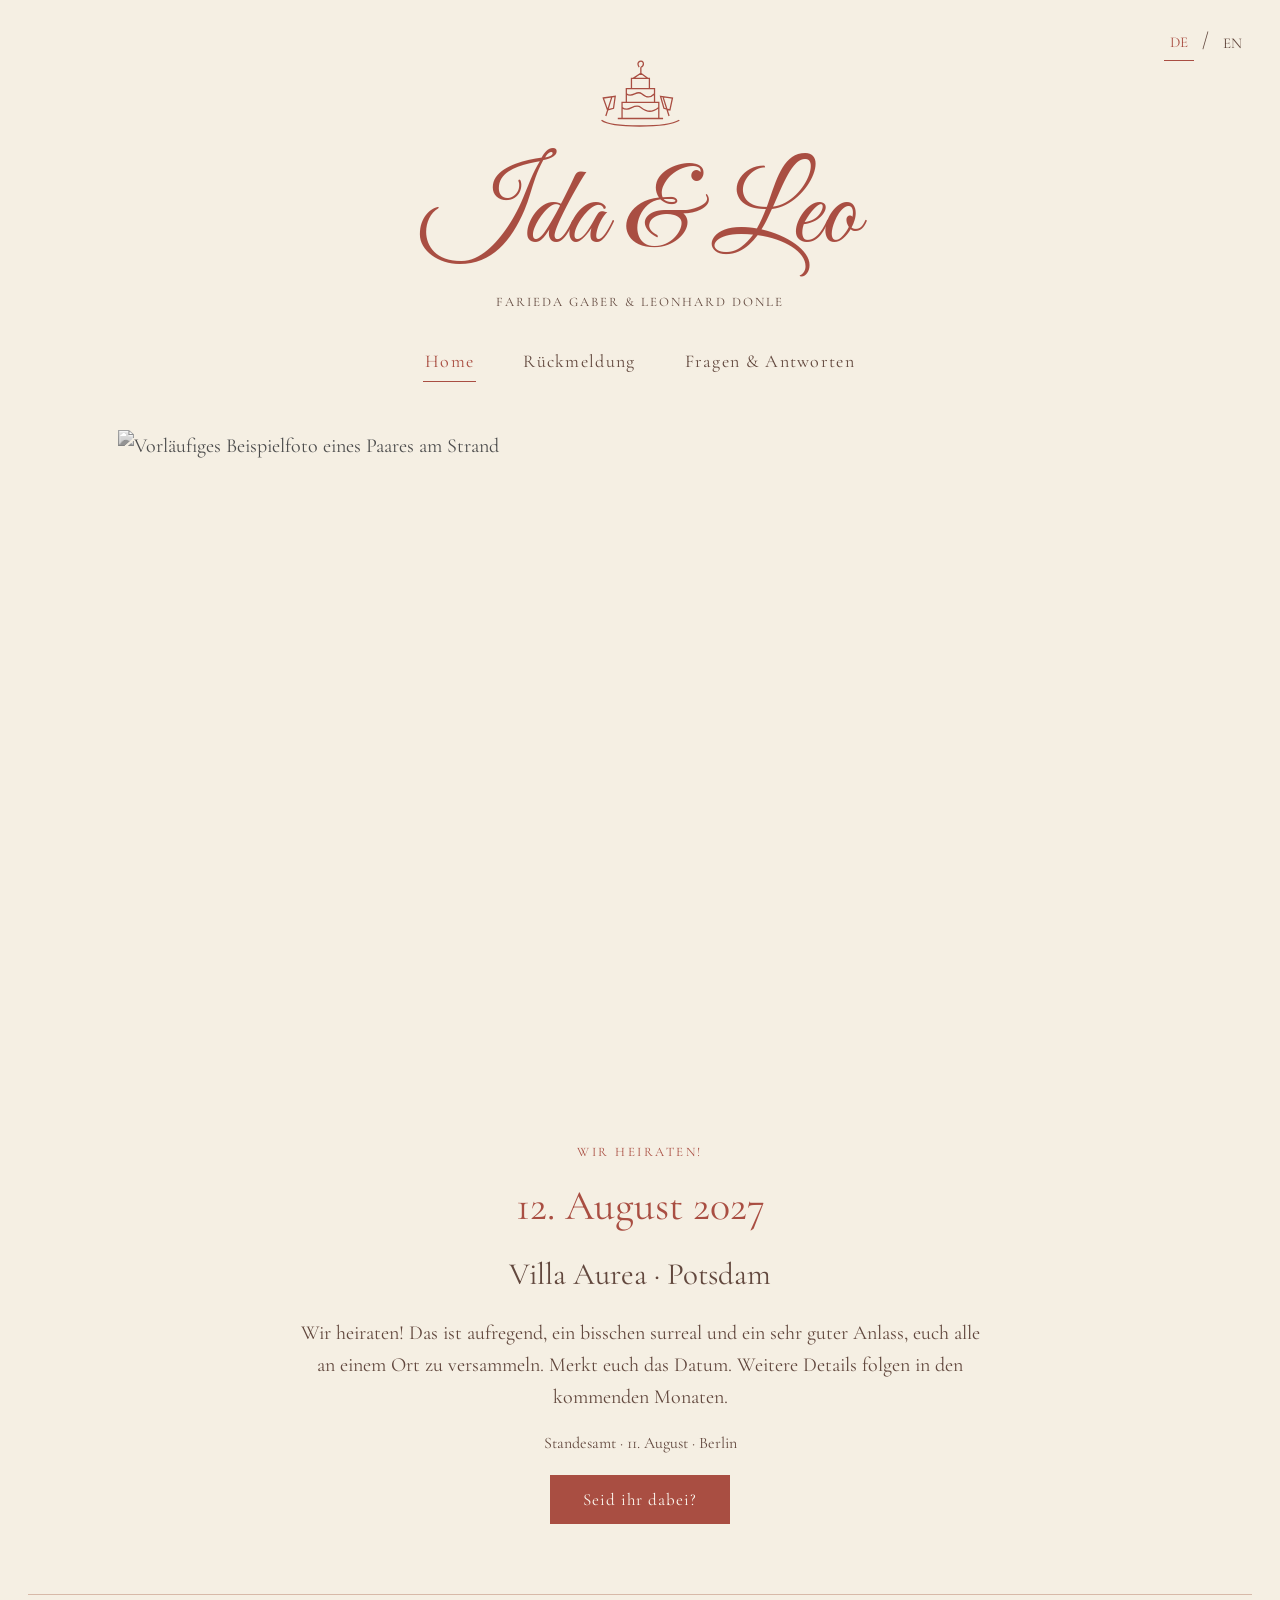
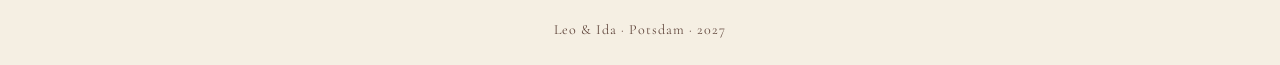
==== site/index.html @ 48950b56 "Add files via upload Initialization of Website" ====
<!doctype html>
<html lang="de"><head><meta charset="utf-8"><meta name="viewport" content="width=device-width,initial-scale=1"><meta name="robots" content="noindex,nofollow"><meta name="description" content="Ida & Leo · 12. August 2027 · Villa Aurea, Potsdam"><title>Ida & Leo</title><link rel="icon" href="assets/heart.svg" type="image/svg+xml"><link rel="stylesheet" href="style.css"><script src="config.js" defer></script><script src="app.js" defer></script></head><body data-page="home"><a class="skip" href="#main" data-i18n="skip"></a><div class="language" aria-label="Sprache / Language"><button data-language="de" aria-pressed="true">DE</button><span aria-hidden="true">/</span><button data-language="en" aria-pressed="false">EN</button></div><header></header><main id="main"><img id="hero" class="hero" alt="" width="1200" height="667"><section class="intro"><p class="eyebrow" data-i18n="celebrate"></p><h2><span data-i18n="date"></span> <span data-year></span></h2><p class="date">Villa Aurea · Potsdam</p><p data-i18n="intro"></p><p class="small" data-i18n="civil"></p><a class="button" href="rsvp.html" data-i18n="reply"></a></section></main><footer><span data-i18n="footer"></span> · <span data-year></span></footer><noscript>Please enable JavaScript to view the website and RSVP. Bitte JavaScript aktivieren.</noscript></body></html>
---- site/style.css ----
@import url('https://fonts.googleapis.com/css2?family=Cormorant+Garamond:wght@400;500;600&family=Great+Vibes&display=swap');
:root{--cream:#f5efe3;--peach:#a94e42;--ink:#62483e;--line:#d7b9a8;--paper:#fcf8f0}
*{box-sizing:border-box}body{margin:0;background:var(--cream);color:var(--ink);font-family:'Cormorant Garamond',Georgia,serif;font-size:20px;line-height:1.6}button,input{font:inherit}a{color:inherit}button,a,input{touch-action:manipulation}:focus-visible{outline:2px solid var(--peach);outline-offset:5px}[hidden]{display:none!important}
.language{position:absolute;top:24px;right:32px;display:flex;gap:8px}.language button{background:none;border:0;color:var(--ink);font-size:15px;cursor:pointer;padding:6px}.language button[aria-pressed=true]{color:var(--peach);border-bottom:1px solid}
header{text-align:center;padding:55px 20px 28px}.illustration{width:94px;height:86px;color:var(--peach);display:block;margin:0 auto 12px}.names{font-family:'Great Vibes',cursive;font-weight:400;font-size:clamp(70px,9vw,112px);line-height:1.15;color:var(--peach);margin:10px 0}.fullname{font-size:13px;letter-spacing:2px;text-transform:uppercase;margin:8px 0 28px}.nav{display:flex;justify-content:center;gap:45px;margin:22px 0 8px}.nav a{text-decoration:none;font-size:18px;letter-spacing:1.3px;padding:6px 2px}.nav a[aria-current=page]{color:var(--peach);border-bottom:1px solid var(--peach)}
main{max-width:1100px;margin:auto;padding:12px 28px 70px}.hero{width:100%;aspect-ratio:1.8;object-fit:cover;display:block;filter:grayscale(1)}.intro{text-align:center;max-width:680px;margin:45px auto 0}.eyebrow{text-transform:uppercase;letter-spacing:2.5px;font-size:13px;color:var(--peach)}h2{font-size:42px;font-weight:400;line-height:1.2;color:var(--peach);margin:18px 0}h3{font-weight:500}p{margin:18px 0}.date{font-size:31px;margin:8px 0}.button{display:inline-block;background:var(--peach);color:var(--paper);border:1px solid var(--peach);padding:10px 32px;text-decoration:none;font-size:17px;cursor:pointer;letter-spacing:1px}.button:disabled{opacity:.65;cursor:wait}.page-intro{text-align:center;max-width:660px;margin:12px auto 36px}.faq{max-width:760px;margin:0 auto}.faq details{border-bottom:1px solid var(--line);padding:19px 0}.faq summary{cursor:pointer;color:var(--peach);font-size:24px;list-style:none;display:flex;justify-content:space-between;gap:20px}.faq summary:after{content:'+'}.faq details[open] summary:after{content:'−'}.faq p{font-size:19px;margin:15px 24px 6px 0}footer{text-align:center;border-top:1px solid var(--line);margin:0 28px;padding:24px;font-size:14px;letter-spacing:1px}.form-frame{width:100%;height:470px;border:0;display:block;max-width:660px;margin:auto}.small{font-size:16px}.setup-note{background:var(--paper);border:1px solid var(--line);padding:12px 20px;max-width:660px;margin:0 auto 20px;text-align:center;font-size:16px}.skip{position:absolute;left:-9999px}.skip:focus{left:15px;top:15px;background:var(--paper);z-index:9}
@media(max-width:600px){header{padding:68px 20px 20px}.language{top:14px;right:15px}.illustration{width:78px;height:72px}.fullname{font-size:10px;letter-spacing:1px}.nav{gap:32px}.names{font-size:76px}main{padding:8px 18px 50px}.hero{aspect-ratio:1.12}.intro{margin-top:32px}h2{font-size:34px}.date{font-size:27px}.faq summary{font-size:22px}}
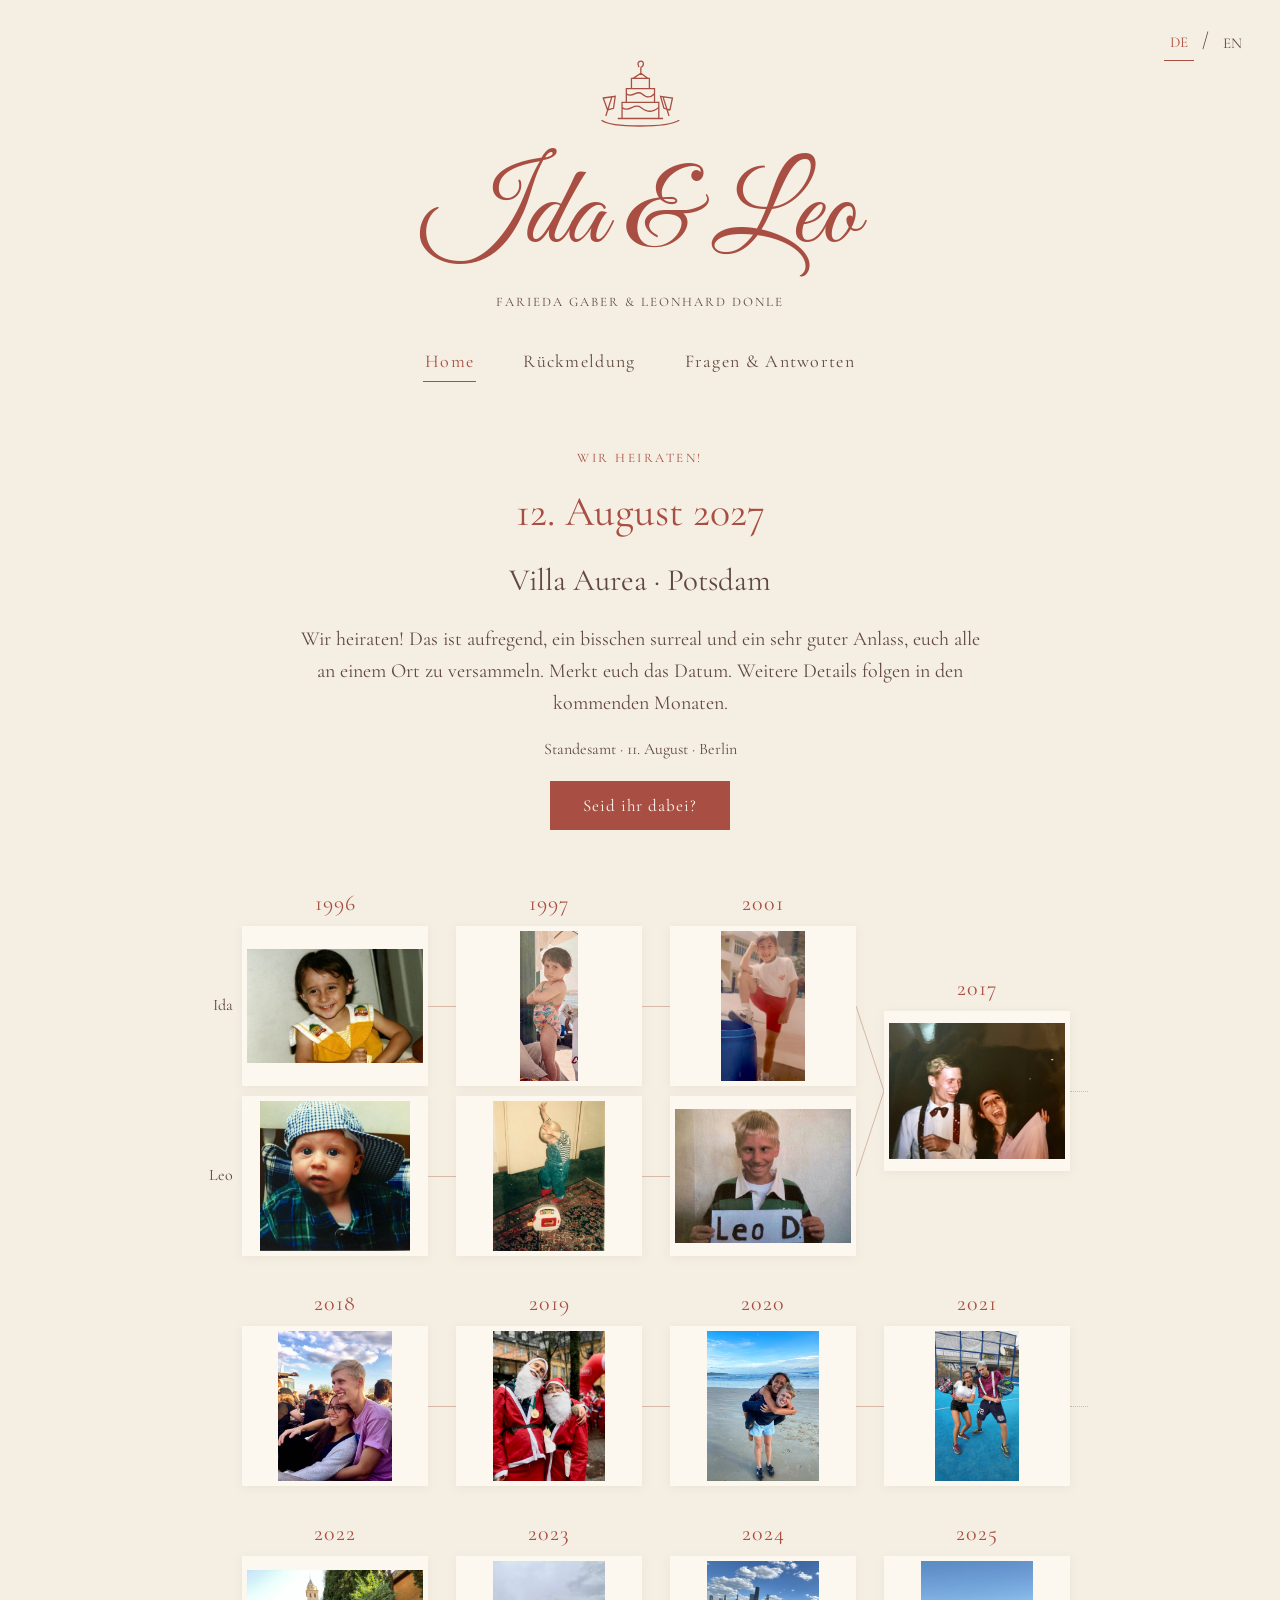
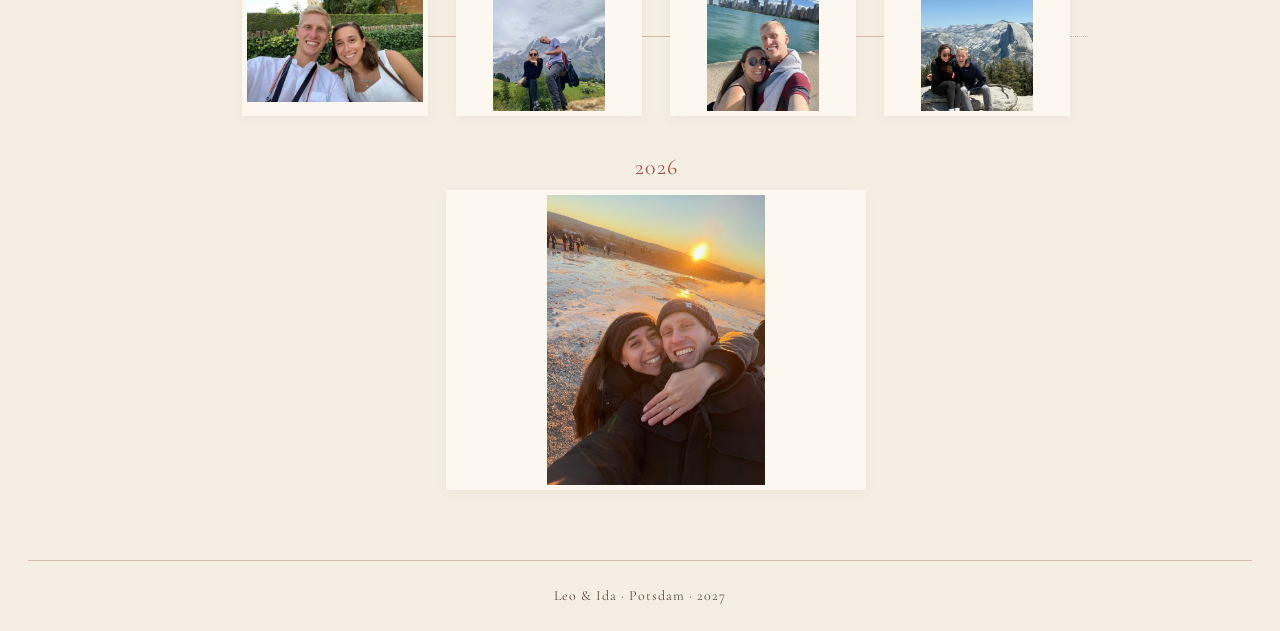
==== commit 80bee1d2: "Update Timeline and RSVP language" ====
--- a/site/index.html
+++ b/site/index.html
@@ -1,2 +1,2 @@
-<!doctype html>
-<html lang="de"><head><meta charset="utf-8"><meta name="viewport" content="width=device-width,initial-scale=1"><meta name="robots" content="noindex,nofollow"><meta name="description" content="Ida & Leo · 12. August 2027 · Villa Aurea, Potsdam"><title>Ida & Leo</title><link rel="icon" href="assets/heart.svg" type="image/svg+xml"><link rel="stylesheet" href="style.css"><script src="config.js" defer></script><script src="app.js" defer></script></head><body data-page="home"><a class="skip" href="#main" data-i18n="skip"></a><div class="language" aria-label="Sprache / Language"><button data-language="de" aria-pressed="true">DE</button><span aria-hidden="true">/</span><button data-language="en" aria-pressed="false">EN</button></div><header></header><main id="main"><img id="hero" class="hero" alt="" width="1200" height="667"><section class="intro"><p class="eyebrow" data-i18n="celebrate"></p><h2><span data-i18n="date"></span> <span data-year></span></h2><p class="date">Villa Aurea · Potsdam</p><p data-i18n="intro"></p><p class="small" data-i18n="civil"></p><a class="button" href="rsvp.html" data-i18n="reply"></a></section></main><footer><span data-i18n="footer"></span> · <span data-year></span></footer><noscript>Please enable JavaScript to view the website and RSVP. Bitte JavaScript aktivieren.</noscript></body></html>+<!doctype html>
+<html lang="de"><head><meta charset="utf-8"><meta name="viewport" content="width=device-width,initial-scale=1"><meta name="robots" content="noindex,nofollow"><meta name="description" content="Ida & Leo · 12. August 2027 · Villa Aurea, Potsdam"><title>Ida & Leo</title><link rel="icon" href="assets/heart.svg" type="image/svg+xml"><link rel="stylesheet" href="style.css"><script src="config.js" defer></script><script src="app.js" defer></script></head><body data-page="home"><a class="skip" href="#main" data-i18n="skip"></a><div class="language" aria-label="Sprache / Language"><button data-language="de" aria-pressed="true">DE</button><span aria-hidden="true">/</span><button data-language="en" aria-pressed="false">EN</button></div><header></header><main id="main"><section class="intro"><p class="eyebrow" data-i18n="celebrate"></p><h2><span data-i18n="date"></span> <span data-year></span></h2><p class="date">Villa Aurea · Potsdam</p><p data-i18n="intro"></p><p class="small" data-i18n="civil"></p><a class="button" href="rsvp.html" data-i18n="reply"></a></section><section class="timeline" aria-label="Unsere Geschichte" id="timeline"><ol class="timeline-childhood"><li class="timeline-pair"><h3>1996</h3><div class="photo-pair"><figure><img src="assets/F1.JPG" data-person="Ida" data-photo-year="1996" alt="Ida · 1996" width="400" height="320" loading="lazy" decoding="async"></figure><figure><img src="assets/L1.JPG" data-person="Leo" data-photo-year="1996" alt="Leo · 1996" width="400" height="320" loading="lazy" decoding="async"></figure></div></li><li class="timeline-pair"><h3>1997</h3><div class="photo-pair"><figure><img src="assets/F2.JPG" data-person="Ida" data-photo-year="1997" alt="Ida · 1997" width="400" height="320" loading="lazy" decoding="async"></figure><figure><img src="assets/L2.JPG" data-person="Leo" data-photo-year="1997" alt="Leo · 1997" width="400" height="320" loading="lazy" decoding="async"></figure></div></li><li class="timeline-pair"><h3>2001</h3><div class="photo-pair"><figure><img src="assets/F3.JPG" data-person="Ida" data-photo-year="2001" alt="Ida · 2001" width="400" height="320" loading="lazy" decoding="async"></figure><figure><img src="assets/L3.JPG" data-person="Leo" data-photo-year="2001" alt="Leo · 2001" width="400" height="320" loading="lazy" decoding="async"></figure></div></li><li class="timeline-start"><h3>2017</h3><figure><img src="assets/2017.JPG" data-photo-year="2017" alt="Ida &amp; Leo · 2017" width="400" height="320" loading="lazy" decoding="async"></figure><svg class="merge-lines" viewBox="0 0 100 100" preserveAspectRatio="none" aria-hidden="true"><path d="M0 0 L100 50 L0 100"/></svg></li></ol><ol class="timeline-row"><li class="timeline-together"><h3>2018</h3><figure><img src="assets/2018.JPG" data-photo-year="2018" alt="Ida &amp; Leo · 2018" width="400" height="320" loading="lazy" decoding="async"></figure></li><li class="timeline-together"><h3>2019</h3><figure><img src="assets/2019.JPG" data-photo-year="2019" alt="Ida &amp; Leo · 2019" width="400" height="320" loading="lazy" decoding="async"></figure></li><li class="timeline-together"><h3>2020</h3><figure><img src="assets/2020.JPG" data-photo-year="2020" alt="Ida &amp; Leo · 2020" width="400" height="320" loading="lazy" decoding="async"></figure></li><li class="timeline-together"><h3>2021</h3><figure><img src="assets/2021.JPG" data-photo-year="2021" alt="Ida &amp; Leo · 2021" width="400" height="320" loading="lazy" decoding="async"></figure></li></ol><ol class="timeline-row"><li class="timeline-together"><h3>2022</h3><figure><img src="assets/2022.JPG" data-photo-year="2022" alt="Ida &amp; Leo · 2022" width="400" height="320" loading="lazy" decoding="async"></figure></li><li class="timeline-together"><h3>2023</h3><figure><img src="assets/2023.JPG" data-photo-year="2023" alt="Ida &amp; Leo · 2023" width="400" height="320" loading="lazy" decoding="async"></figure></li><li class="timeline-together"><h3>2024</h3><figure><img src="assets/2024.JPG" data-photo-year="2024" alt="Ida &amp; Leo · 2024" width="400" height="320" loading="lazy" decoding="async"></figure></li><li class="timeline-together"><h3>2025</h3><figure><img src="assets/2025.JPG" data-photo-year="2025" alt="Ida &amp; Leo · 2025" width="400" height="320" loading="lazy" decoding="async"></figure></li></ol><ol class="timeline-finale"><li><h3>2026</h3><figure><img src="assets/2026.JPG" data-photo-year="2026" alt="Ida &amp; Leo · 2026" width="400" height="320" loading="lazy" decoding="async"></figure></li></ol></section></main><footer><span data-i18n="footer"></span> · <span data-year></span></footer><noscript>Please enable JavaScript to view the website and RSVP. Bitte JavaScript aktivieren.</noscript></body></html>
--- a/site/style.css
+++ b/site/style.css
@@ -1,7 +1,46 @@
-@import url('https://fonts.googleapis.com/css2?family=Cormorant+Garamond:wght@400;500;600&family=Great+Vibes&display=swap');
-:root{--cream:#f5efe3;--peach:#a94e42;--ink:#62483e;--line:#d7b9a8;--paper:#fcf8f0}
-*{box-sizing:border-box}body{margin:0;background:var(--cream);color:var(--ink);font-family:'Cormorant Garamond',Georgia,serif;font-size:20px;line-height:1.6}button,input{font:inherit}a{color:inherit}button,a,input{touch-action:manipulation}:focus-visible{outline:2px solid var(--peach);outline-offset:5px}[hidden]{display:none!important}
-.language{position:absolute;top:24px;right:32px;display:flex;gap:8px}.language button{background:none;border:0;color:var(--ink);font-size:15px;cursor:pointer;padding:6px}.language button[aria-pressed=true]{color:var(--peach);border-bottom:1px solid}
-header{text-align:center;padding:55px 20px 28px}.illustration{width:94px;height:86px;color:var(--peach);display:block;margin:0 auto 12px}.names{font-family:'Great Vibes',cursive;font-weight:400;font-size:clamp(70px,9vw,112px);line-height:1.15;color:var(--peach);margin:10px 0}.fullname{font-size:13px;letter-spacing:2px;text-transform:uppercase;margin:8px 0 28px}.nav{display:flex;justify-content:center;gap:45px;margin:22px 0 8px}.nav a{text-decoration:none;font-size:18px;letter-spacing:1.3px;padding:6px 2px}.nav a[aria-current=page]{color:var(--peach);border-bottom:1px solid var(--peach)}
-main{max-width:1100px;margin:auto;padding:12px 28px 70px}.hero{width:100%;aspect-ratio:1.8;object-fit:cover;display:block;filter:grayscale(1)}.intro{text-align:center;max-width:680px;margin:45px auto 0}.eyebrow{text-transform:uppercase;letter-spacing:2.5px;font-size:13px;color:var(--peach)}h2{font-size:42px;font-weight:400;line-height:1.2;color:var(--peach);margin:18px 0}h3{font-weight:500}p{margin:18px 0}.date{font-size:31px;margin:8px 0}.button{display:inline-block;background:var(--peach);color:var(--paper);border:1px solid var(--peach);padding:10px 32px;text-decoration:none;font-size:17px;cursor:pointer;letter-spacing:1px}.button:disabled{opacity:.65;cursor:wait}.page-intro{text-align:center;max-width:660px;margin:12px auto 36px}.faq{max-width:760px;margin:0 auto}.faq details{border-bottom:1px solid var(--line);padding:19px 0}.faq summary{cursor:pointer;color:var(--peach);font-size:24px;list-style:none;display:flex;justify-content:space-between;gap:20px}.faq summary:after{content:'+'}.faq details[open] summary:after{content:'−'}.faq p{font-size:19px;margin:15px 24px 6px 0}footer{text-align:center;border-top:1px solid var(--line);margin:0 28px;padding:24px;font-size:14px;letter-spacing:1px}.form-frame{width:100%;height:470px;border:0;display:block;max-width:660px;margin:auto}.small{font-size:16px}.setup-note{background:var(--paper);border:1px solid var(--line);padding:12px 20px;max-width:660px;margin:0 auto 20px;text-align:center;font-size:16px}.skip{position:absolute;left:-9999px}.skip:focus{left:15px;top:15px;background:var(--paper);z-index:9}
-@media(max-width:600px){header{padding:68px 20px 20px}.language{top:14px;right:15px}.illustration{width:78px;height:72px}.fullname{font-size:10px;letter-spacing:1px}.nav{gap:32px}.names{font-size:76px}main{padding:8px 18px 50px}.hero{aspect-ratio:1.12}.intro{margin-top:32px}h2{font-size:34px}.date{font-size:27px}.faq summary{font-size:22px}}
+@import url('https://fonts.googleapis.com/css2?family=Cormorant+Garamond:wght@400;500;600&family=Great+Vibes&display=swap');
+:root{--cream:#f5efe3;--peach:#a94e42;--ink:#62483e;--line:#d7b9a8;--paper:#fcf8f0}
+*{box-sizing:border-box}body{margin:0;background:var(--cream);color:var(--ink);font-family:'Cormorant Garamond',Georgia,serif;font-size:20px;line-height:1.6}button,input{font:inherit}a{color:inherit}button,a,input{touch-action:manipulation}:focus-visible{outline:2px solid var(--peach);outline-offset:5px}[hidden]{display:none!important}
+.language{position:absolute;top:24px;right:32px;display:flex;gap:8px}.language button{background:none;border:0;color:var(--ink);font-size:15px;cursor:pointer;padding:6px}.language button[aria-pressed=true]{color:var(--peach);border-bottom:1px solid}
+header{text-align:center;padding:55px 20px 28px}.illustration{width:94px;height:86px;color:var(--peach);display:block;margin:0 auto 12px}.names{font-family:'Great Vibes',cursive;font-weight:400;font-size:clamp(70px,9vw,112px);line-height:1.15;color:var(--peach);margin:10px 0}.fullname{font-size:13px;letter-spacing:2px;text-transform:uppercase;margin:8px 0 28px}.nav{display:flex;justify-content:center;gap:45px;margin:22px 0 8px}.nav a{text-decoration:none;font-size:18px;letter-spacing:1.3px;padding:6px 2px}.nav a[aria-current=page]{color:var(--peach);border-bottom:1px solid var(--peach)}
+main{max-width:1100px;margin:auto;padding:12px 28px 70px}.hero{width:100%;aspect-ratio:1.8;object-fit:cover;display:block;filter:grayscale(1)}.intro{text-align:center;max-width:680px;margin:45px auto 0}.eyebrow{text-transform:uppercase;letter-spacing:2.5px;font-size:13px;color:var(--peach)}h2{font-size:42px;font-weight:400;line-height:1.2;color:var(--peach);margin:18px 0}h3{font-weight:500}p{margin:18px 0}.date{font-size:31px;margin:8px 0}.button{display:inline-block;background:var(--peach);color:var(--paper);border:1px solid var(--peach);padding:10px 32px;text-decoration:none;font-size:17px;cursor:pointer;letter-spacing:1px}.button:disabled{opacity:.65;cursor:wait}.page-intro{text-align:center;max-width:660px;margin:12px auto 36px}.faq{max-width:760px;margin:0 auto}.faq details{border-bottom:1px solid var(--line);padding:19px 0}.faq summary{cursor:pointer;color:var(--peach);font-size:24px;list-style:none;display:flex;justify-content:space-between;gap:20px}.faq summary:after{content:'+'}.faq details[open] summary:after{content:'−'}.faq p{font-size:19px;margin:15px 24px 6px 0}footer{text-align:center;border-top:1px solid var(--line);margin:0 28px;padding:24px;font-size:14px;letter-spacing:1px}.form-frame{width:100%;height:470px;border:0;display:block;max-width:660px;margin:auto}.small{font-size:16px}.setup-note{background:var(--paper);border:1px solid var(--line);padding:12px 20px;max-width:660px;margin:0 auto 20px;text-align:center;font-size:16px}.skip{position:absolute;left:-9999px}.skip:focus{left:15px;top:15px;background:var(--paper);z-index:9}
+@media(max-width:600px){header{padding:68px 20px 20px}.language{top:14px;right:15px}.illustration{width:78px;height:72px}.fullname{font-size:10px;letter-spacing:1px}.nav{gap:32px}.names{font-size:76px}main{padding:8px 18px 50px}.hero{aspect-ratio:1.12}.intro{margin-top:32px}h2{font-size:34px}.date{font-size:27px}.faq summary{font-size:22px}}
+
+/* Compact photo timeline: two childhood paths join in 2017. */
+body[data-page=home] .intro{margin:8px auto 0}
+.timeline{--gap:28px;--photo-height:150px;max-width:860px;margin:58px auto 0;padding-left:32px}
+.timeline ol{list-style:none;margin:0;padding:0}
+.timeline li{position:relative;min-width:0}
+.timeline h3{margin:0 0 8px;text-align:center;font-size:22px;font-weight:400;line-height:30px;letter-spacing:1px;color:var(--peach)}
+.timeline figure{position:relative;z-index:1;margin:0;padding:5px;background:var(--paper);box-shadow:0 2px 10px #62483e12}
+.timeline img{display:block;width:100%;height:var(--photo-height);object-fit:contain}
+.timeline-childhood,.timeline-row{display:grid;grid-template-columns:repeat(4,minmax(0,1fr));gap:var(--gap)}
+.photo-pair{display:grid;gap:10px}
+.timeline-pair:not(:nth-child(3)) .photo-pair figure::after{content:'';position:absolute;left:100%;width:var(--gap);top:50%;border-top:1px solid var(--line)}
+.timeline-pair:first-child figure::before{position:absolute;right:calc(100% + 9px);top:50%;transform:translateY(-50%);font-size:16px;content:'Ida'}
+.timeline-pair:first-child figure+figure::before{content:'Leo'}
+.timeline-start{align-self:center}
+.merge-lines{position:absolute;right:100%;top:33px;width:var(--gap);height:calc(var(--photo-height) + 20px);fill:none;stroke:var(--line);stroke-width:1}
+.merge-lines path{vector-effect:non-scaling-stroke}
+.timeline-row{margin-top:32px!important}
+.timeline-together::after,.timeline-start::after{content:'';position:absolute;top:calc(38px + (var(--photo-height) + 10px)/2);left:100%;width:var(--gap);border-top:1px solid var(--line)}
+.timeline-together:last-child::after,.timeline-start::after{border-top-style:dotted;width:18px}
+.timeline-row::before{content:none}
+.timeline-finale{max-width:420px;margin:36px auto 0!important}
+.timeline-finale img{height:290px}
+@media(max-width:600px){
+ .timeline{--gap:14px;--photo-height:96px;padding-left:26px;margin-top:40px}
+ .timeline-childhood{grid-template-columns:repeat(3,minmax(0,1fr))}
+ .timeline h3{font-size:18px;line-height:26px;margin-bottom:6px}
+ .timeline figure{padding:3px}
+ .timeline-pair:first-child figure::before{font-size:14px;right:calc(100% + 6px)}
+ .timeline-start{grid-column:1/-1;justify-self:center;width:calc((100% - 14px)/2);margin-top:14px}
+ .merge-lines{display:none}
+ .timeline-start::before{content:'';position:absolute;bottom:100%;left:50%;height:28px;border-left:1px solid var(--line)}
+ .timeline-row{grid-template-columns:repeat(2,minmax(0,1fr));row-gap:20px;margin-top:24px!important}
+ .timeline-together::after,.timeline-start::after{top:calc(32px + (var(--photo-height) + 6px)/2)}
+ .timeline-together:nth-child(even)::after{width:12px;border-top-style:dotted}
+ .timeline-finale{max-width:280px;margin-top:28px!important}
+ .timeline-finale img{height:210px}
+}
+
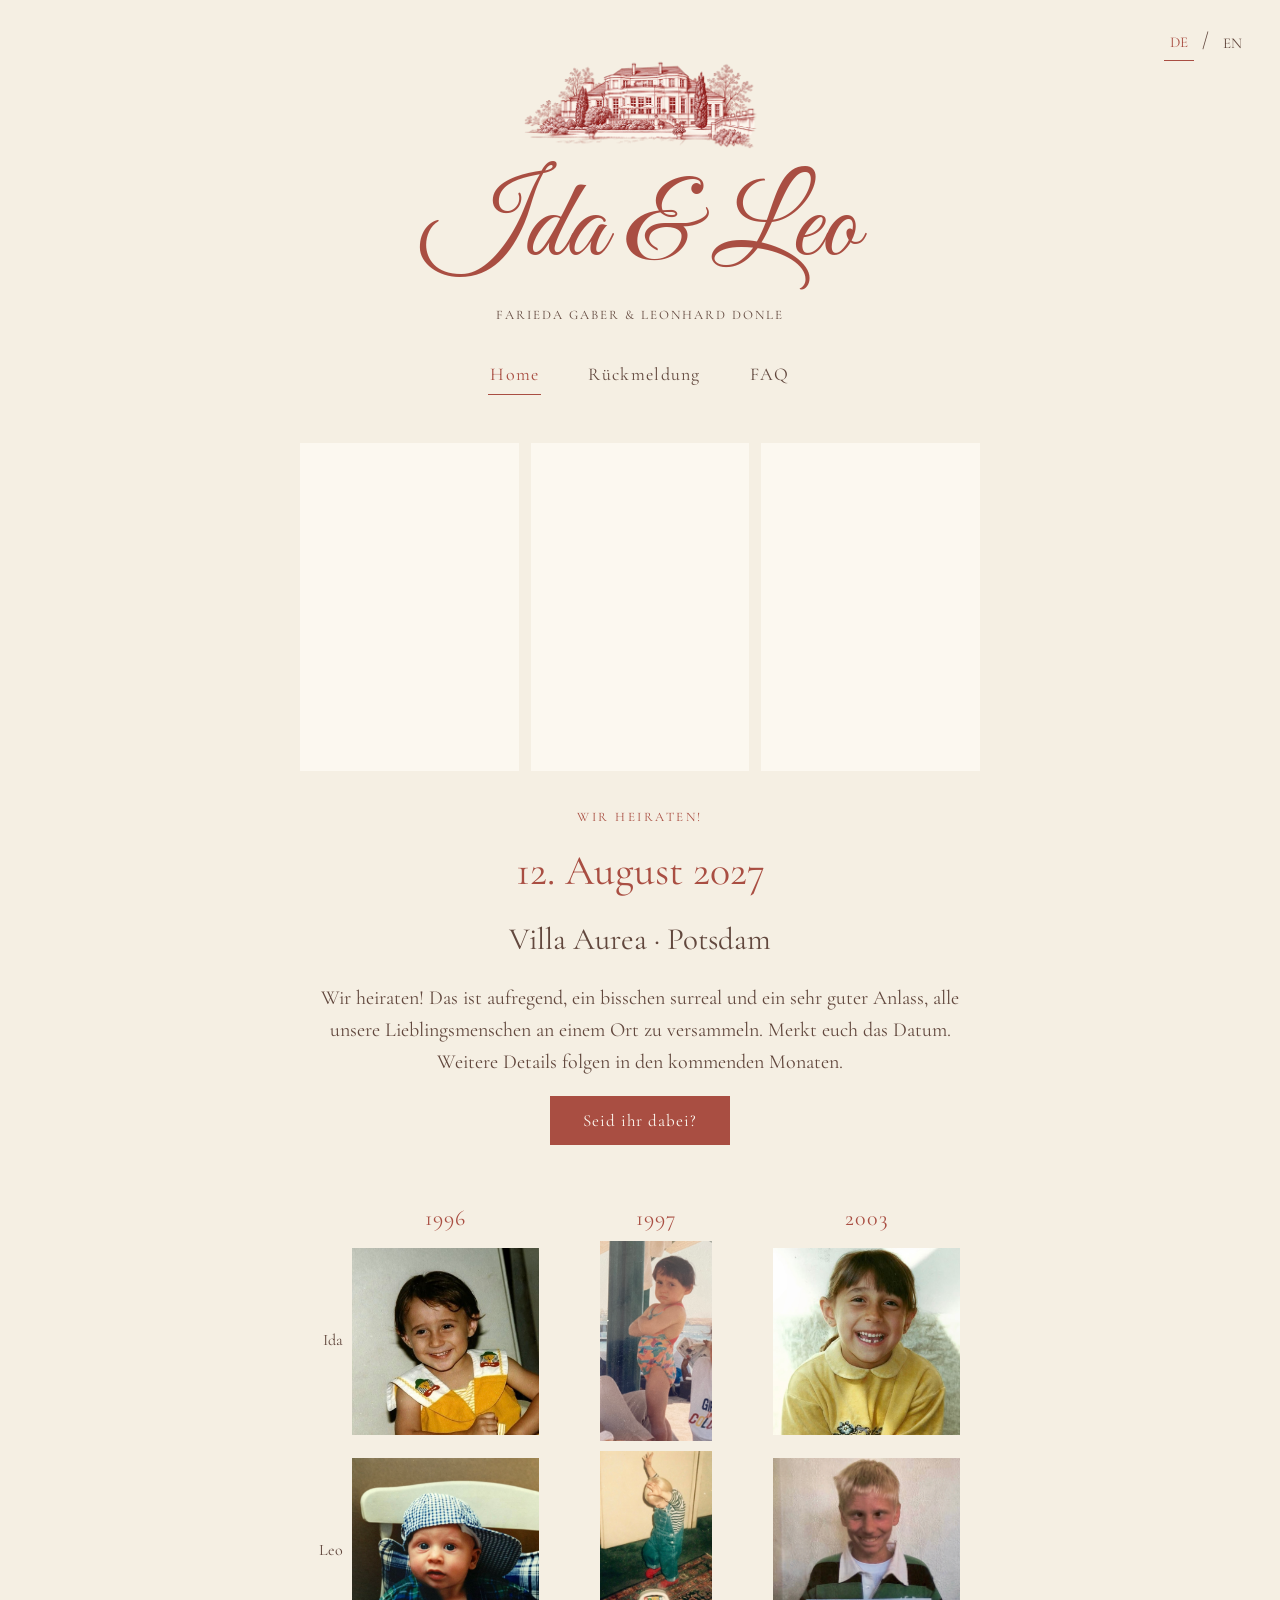
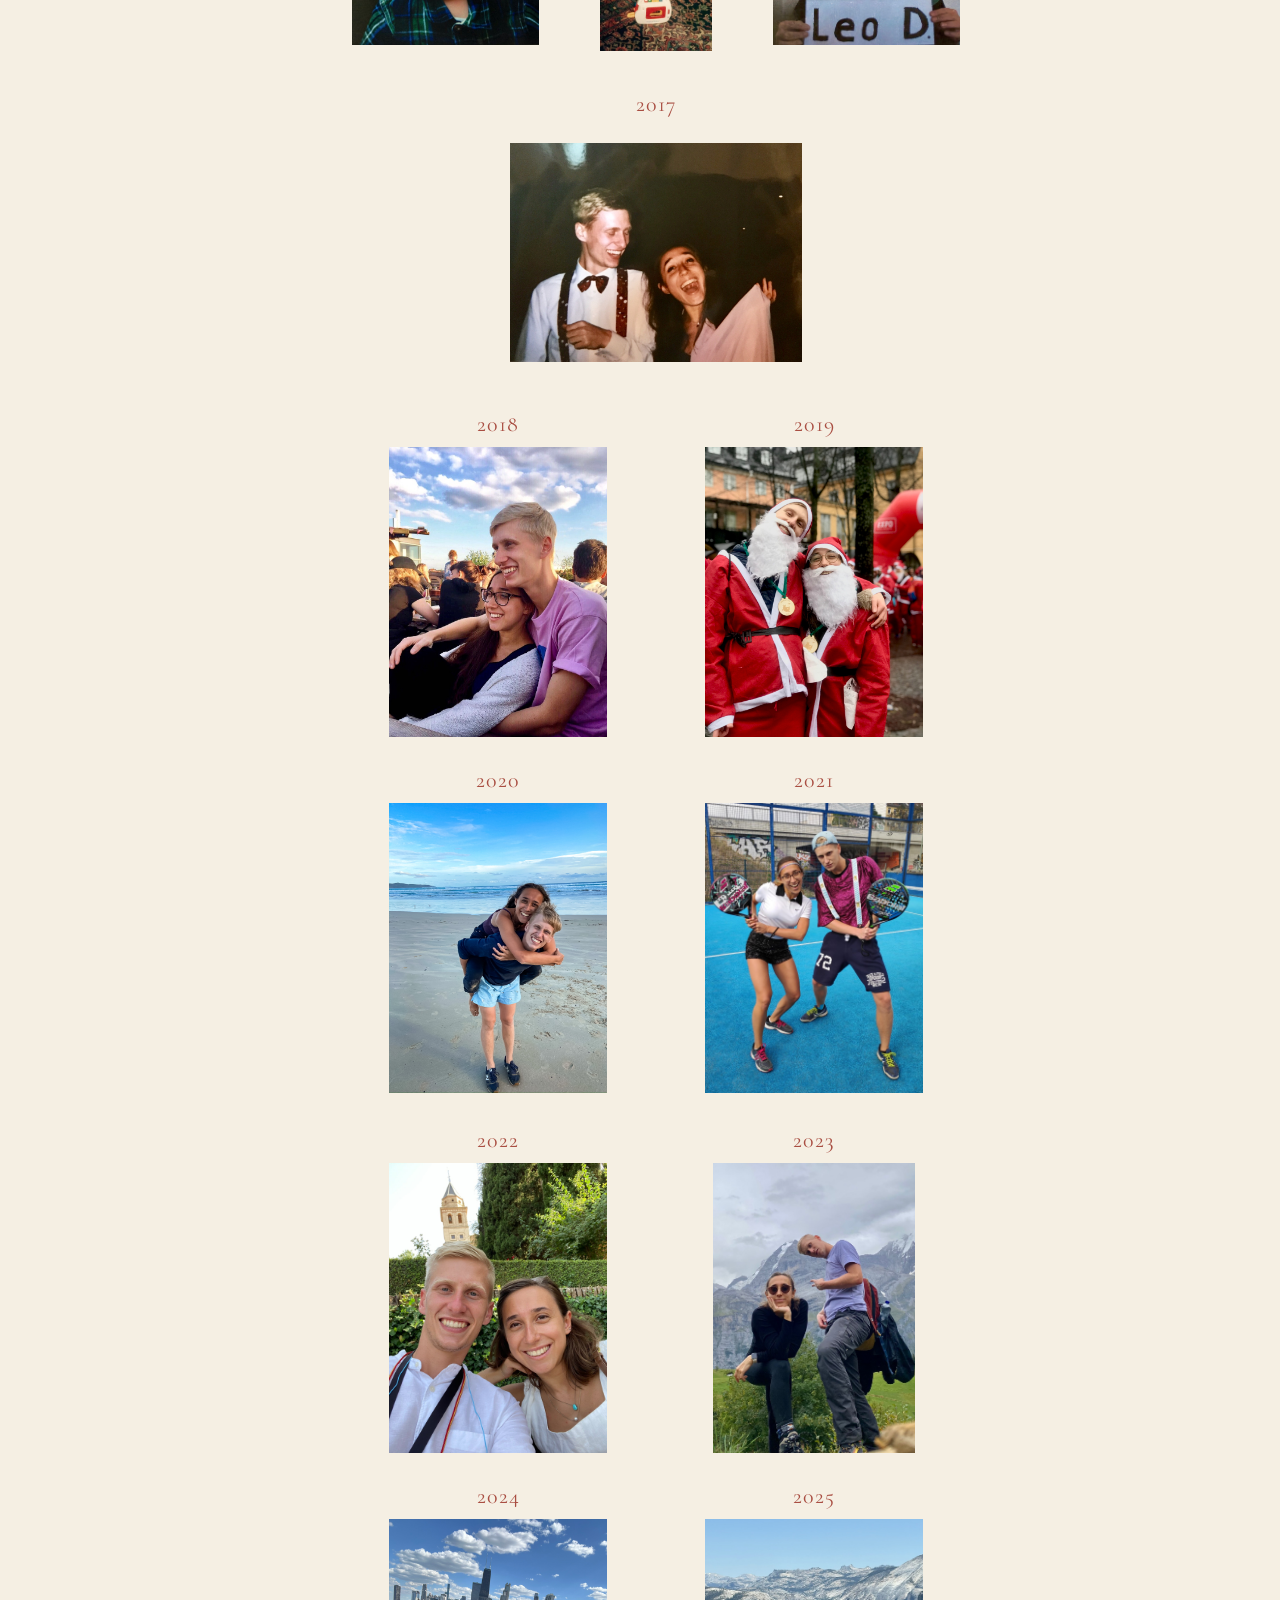
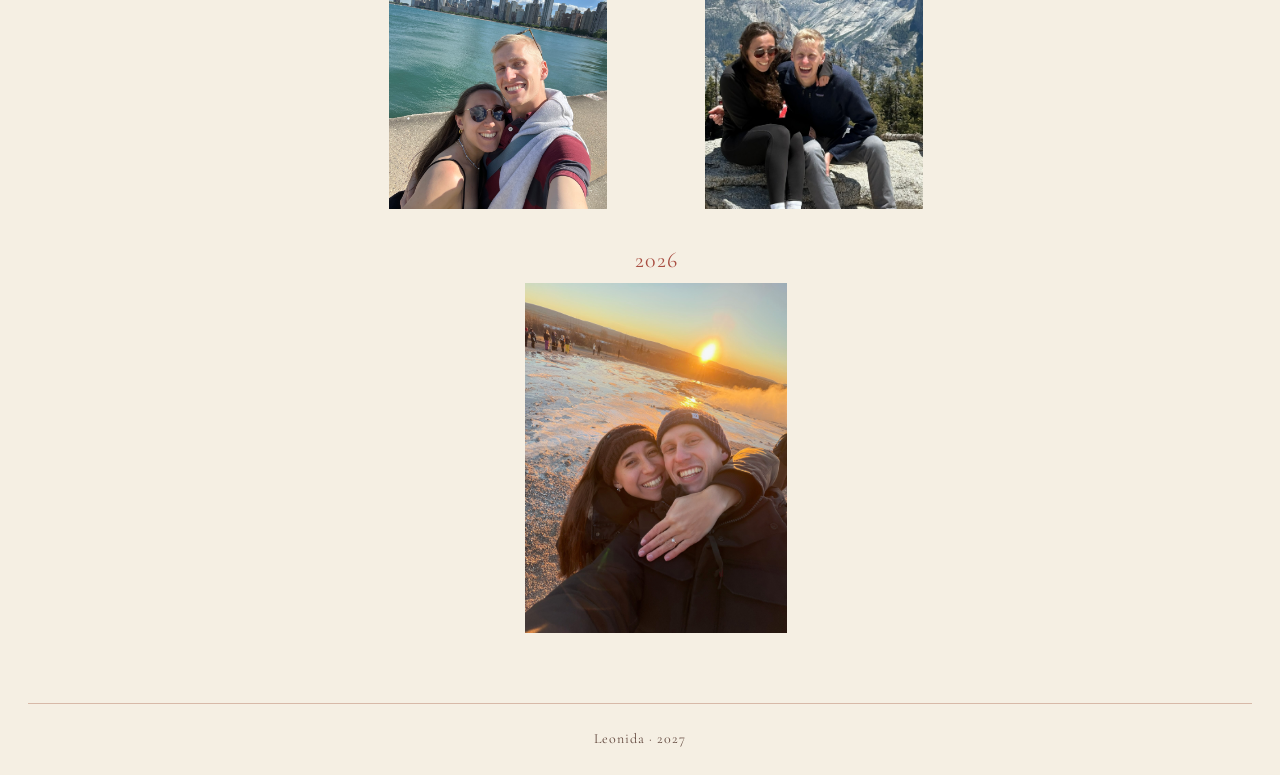
==== commit 0b899d37: "Adjust FAQ and home" ====
--- a/site/index.html
+++ b/site/index.html
@@ -1,2 +1,6 @@
 <!doctype html>
-<html lang="de"><head><meta charset="utf-8"><meta name="viewport" content="width=device-width,initial-scale=1"><meta name="robots" content="noindex,nofollow"><meta name="description" content="Ida & Leo · 12. August 2027 · Villa Aurea, Potsdam"><title>Ida & Leo</title><link rel="icon" href="assets/heart.svg" type="image/svg+xml"><link rel="stylesheet" href="style.css"><script src="config.js" defer></script><script src="app.js" defer></script></head><body data-page="home"><a class="skip" href="#main" data-i18n="skip"></a><div class="language" aria-label="Sprache / Language"><button data-language="de" aria-pressed="true">DE</button><span aria-hidden="true">/</span><button data-language="en" aria-pressed="false">EN</button></div><header></header><main id="main"><section class="intro"><p class="eyebrow" data-i18n="celebrate"></p><h2><span data-i18n="date"></span> <span data-year></span></h2><p class="date">Villa Aurea · Potsdam</p><p data-i18n="intro"></p><p class="small" data-i18n="civil"></p><a class="button" href="rsvp.html" data-i18n="reply"></a></section><section class="timeline" aria-label="Unsere Geschichte" id="timeline"><ol class="timeline-childhood"><li class="timeline-pair"><h3>1996</h3><div class="photo-pair"><figure><img src="assets/F1.JPG" data-person="Ida" data-photo-year="1996" alt="Ida · 1996" width="400" height="320" loading="lazy" decoding="async"></figure><figure><img src="assets/L1.JPG" data-person="Leo" data-photo-year="1996" alt="Leo · 1996" width="400" height="320" loading="lazy" decoding="async"></figure></div></li><li class="timeline-pair"><h3>1997</h3><div class="photo-pair"><figure><img src="assets/F2.JPG" data-person="Ida" data-photo-year="1997" alt="Ida · 1997" width="400" height="320" loading="lazy" decoding="async"></figure><figure><img src="assets/L2.JPG" data-person="Leo" data-photo-year="1997" alt="Leo · 1997" width="400" height="320" loading="lazy" decoding="async"></figure></div></li><li class="timeline-pair"><h3>2001</h3><div class="photo-pair"><figure><img src="assets/F3.JPG" data-person="Ida" data-photo-year="2001" alt="Ida · 2001" width="400" height="320" loading="lazy" decoding="async"></figure><figure><img src="assets/L3.JPG" data-person="Leo" data-photo-year="2001" alt="Leo · 2001" width="400" height="320" loading="lazy" decoding="async"></figure></div></li><li class="timeline-start"><h3>2017</h3><figure><img src="assets/2017.JPG" data-photo-year="2017" alt="Ida &amp; Leo · 2017" width="400" height="320" loading="lazy" decoding="async"></figure><svg class="merge-lines" viewBox="0 0 100 100" preserveAspectRatio="none" aria-hidden="true"><path d="M0 0 L100 50 L0 100"/></svg></li></ol><ol class="timeline-row"><li class="timeline-together"><h3>2018</h3><figure><img src="assets/2018.JPG" data-photo-year="2018" alt="Ida &amp; Leo · 2018" width="400" height="320" loading="lazy" decoding="async"></figure></li><li class="timeline-together"><h3>2019</h3><figure><img src="assets/2019.JPG" data-photo-year="2019" alt="Ida &amp; Leo · 2019" width="400" height="320" loading="lazy" decoding="async"></figure></li><li class="timeline-together"><h3>2020</h3><figure><img src="assets/2020.JPG" data-photo-year="2020" alt="Ida &amp; Leo · 2020" width="400" height="320" loading="lazy" decoding="async"></figure></li><li class="timeline-together"><h3>2021</h3><figure><img src="assets/2021.JPG" data-photo-year="2021" alt="Ida &amp; Leo · 2021" width="400" height="320" loading="lazy" decoding="async"></figure></li></ol><ol class="timeline-row"><li class="timeline-together"><h3>2022</h3><figure><img src="assets/2022.JPG" data-photo-year="2022" alt="Ida &amp; Leo · 2022" width="400" height="320" loading="lazy" decoding="async"></figure></li><li class="timeline-together"><h3>2023</h3><figure><img src="assets/2023.JPG" data-photo-year="2023" alt="Ida &amp; Leo · 2023" width="400" height="320" loading="lazy" decoding="async"></figure></li><li class="timeline-together"><h3>2024</h3><figure><img src="assets/2024.JPG" data-photo-year="2024" alt="Ida &amp; Leo · 2024" width="400" height="320" loading="lazy" decoding="async"></figure></li><li class="timeline-together"><h3>2025</h3><figure><img src="assets/2025.JPG" data-photo-year="2025" alt="Ida &amp; Leo · 2025" width="400" height="320" loading="lazy" decoding="async"></figure></li></ol><ol class="timeline-finale"><li><h3>2026</h3><figure><img src="assets/2026.JPG" data-photo-year="2026" alt="Ida &amp; Leo · 2026" width="400" height="320" loading="lazy" decoding="async"></figure></li></ol></section></main><footer><span data-i18n="footer"></span> · <span data-year></span></footer><noscript>Please enable JavaScript to view the website and RSVP. Bitte JavaScript aktivieren.</noscript></body></html>+<html lang="de"><head><meta charset="utf-8"><meta name="viewport" content="width=device-width,initial-scale=1"><meta name="robots" content="noindex,nofollow"><meta name="description" content="Ida & Leo · 12. August 2027 · Villa Aurea, Potsdam"><title>Ida & Leo</title><link rel="icon" href="assets/heart.svg" type="image/svg+xml"><link rel="stylesheet" href="style.css"><script src="config.js" defer></script><script src="app.js" defer></script></head><body data-page="home"><a class="skip" href="#main" data-i18n="skip"></a><div class="language" aria-label="Sprache / Language"><button data-language="de" aria-pressed="true">DE</button><span aria-hidden="true">/</span><button data-language="en" aria-pressed="false">EN</button></div><header></header><main id="main"><div class="video-grid">
+<video autoplay muted playsinline loop disablepictureinpicture disableremoteplayback tabindex="-1" aria-hidden="true" width="304" height="456"><source src="assets/video_top_left.mp4" type="video/mp4"></video>
+<video autoplay muted playsinline loop disablepictureinpicture disableremoteplayback tabindex="-1" aria-hidden="true" width="304" height="456"><source src="assets/video_top_right.mp4" type="video/mp4"></video>
+<video autoplay muted playsinline loop disablepictureinpicture disableremoteplayback tabindex="-1" aria-hidden="true" width="304" height="456"><source src="assets/video_bottom_left.mp4" type="video/mp4"></video>
+</div><section class="intro"><p class="eyebrow" data-i18n="celebrate"></p><h2><span data-i18n="date"></span> <span data-year></span></h2><p class="date">Villa Aurea · Potsdam</p><p data-i18n="intro"></p><a class="button" href="rsvp.html" data-i18n="reply"></a></section><section class="timeline" aria-label="Unsere Geschichte" id="timeline"><ol class="timeline-childhood"><li class="timeline-pair"><h3>1996</h3><div class="photo-pair"><figure><img src="assets/F1.JPG" data-person="Ida" data-photo-year="1996" alt="Ida · 1996" width="400" height="320" loading="lazy" decoding="async"></figure><figure><img src="assets/L1.JPG" data-person="Leo" data-photo-year="1996" alt="Leo · 1996" width="400" height="320" loading="lazy" decoding="async"></figure></div></li><li class="timeline-pair"><h3>1997</h3><div class="photo-pair"><figure><img src="assets/F2.JPG" data-person="Ida" data-photo-year="1997" alt="Ida · 1997" width="400" height="320" loading="lazy" decoding="async"></figure><figure><img src="assets/L2.JPG" data-person="Leo" data-photo-year="1997" alt="Leo · 1997" width="400" height="320" loading="lazy" decoding="async"></figure></div></li><li class="timeline-pair"><h3>2003</h3><div class="photo-pair"><figure><img src="assets/F3.JPG" data-person="Ida" data-photo-year="2001" alt="Ida · 2001" width="400" height="320" loading="lazy" decoding="async"></figure><figure><img src="assets/L3.JPG" data-person="Leo" data-photo-year="2001" alt="Leo · 2001" width="400" height="320" loading="lazy" decoding="async"></figure></div></li><li class="timeline-start"><h3>2017</h3><figure><img src="assets/2017.JPG" data-photo-year="2017" alt="Ida &amp; Leo · 2017" width="400" height="320" loading="lazy" decoding="async"></figure><svg class="merge-lines" viewBox="0 0 100 100" preserveAspectRatio="none" aria-hidden="true"><path d="M0 0 L100 50 L0 100"/></svg></li></ol><ol class="timeline-row"><li class="timeline-together"><h3>2018</h3><figure><img src="assets/2018.JPG" data-photo-year="2018" alt="Ida &amp; Leo · 2018" width="400" height="320" loading="lazy" decoding="async"></figure></li><li class="timeline-together"><h3>2019</h3><figure><img src="assets/2019.JPG" data-photo-year="2019" alt="Ida &amp; Leo · 2019" width="400" height="320" loading="lazy" decoding="async"></figure></li><li class="timeline-together"><h3>2020</h3><figure><img src="assets/2020.JPG" data-photo-year="2020" alt="Ida &amp; Leo · 2020" width="400" height="320" loading="lazy" decoding="async"></figure></li><li class="timeline-together"><h3>2021</h3><figure><img src="assets/2021.JPG" data-photo-year="2021" alt="Ida &amp; Leo · 2021" width="400" height="320" loading="lazy" decoding="async"></figure></li></ol><ol class="timeline-row"><li class="timeline-together"><h3>2022</h3><figure><img src="assets/2022.JPG" data-photo-year="2022" alt="Ida &amp; Leo · 2022" width="400" height="320" loading="lazy" decoding="async"></figure></li><li class="timeline-together"><h3>2023</h3><figure><img src="assets/2023.JPG" data-photo-year="2023" alt="Ida &amp; Leo · 2023" width="400" height="320" loading="lazy" decoding="async"></figure></li><li class="timeline-together"><h3>2024</h3><figure><img src="assets/2024.JPG" data-photo-year="2024" alt="Ida &amp; Leo · 2024" width="400" height="320" loading="lazy" decoding="async"></figure></li><li class="timeline-together"><h3>2025</h3><figure><img src="assets/2025.JPG" data-photo-year="2025" alt="Ida &amp; Leo · 2025" width="400" height="320" loading="lazy" decoding="async"></figure></li></ol><ol class="timeline-finale"><li><h3>2026</h3><figure><img src="assets/2026.JPG" data-photo-year="2026" alt="Ida &amp; Leo · 2026" width="400" height="320" loading="lazy" decoding="async"></figure></li></ol></section></main><footer><span data-i18n="footer"></span> · <span data-year></span></footer><noscript>Please enable JavaScript to view the website and RSVP. Bitte JavaScript aktivieren.</noscript></body></html>
--- a/site/style.css
+++ b/site/style.css
@@ -6,41 +6,36 @@
 main{max-width:1100px;margin:auto;padding:12px 28px 70px}.hero{width:100%;aspect-ratio:1.8;object-fit:cover;display:block;filter:grayscale(1)}.intro{text-align:center;max-width:680px;margin:45px auto 0}.eyebrow{text-transform:uppercase;letter-spacing:2.5px;font-size:13px;color:var(--peach)}h2{font-size:42px;font-weight:400;line-height:1.2;color:var(--peach);margin:18px 0}h3{font-weight:500}p{margin:18px 0}.date{font-size:31px;margin:8px 0}.button{display:inline-block;background:var(--peach);color:var(--paper);border:1px solid var(--peach);padding:10px 32px;text-decoration:none;font-size:17px;cursor:pointer;letter-spacing:1px}.button:disabled{opacity:.65;cursor:wait}.page-intro{text-align:center;max-width:660px;margin:12px auto 36px}.faq{max-width:760px;margin:0 auto}.faq details{border-bottom:1px solid var(--line);padding:19px 0}.faq summary{cursor:pointer;color:var(--peach);font-size:24px;list-style:none;display:flex;justify-content:space-between;gap:20px}.faq summary:after{content:'+'}.faq details[open] summary:after{content:'−'}.faq p{font-size:19px;margin:15px 24px 6px 0}footer{text-align:center;border-top:1px solid var(--line);margin:0 28px;padding:24px;font-size:14px;letter-spacing:1px}.form-frame{width:100%;height:470px;border:0;display:block;max-width:660px;margin:auto}.small{font-size:16px}.setup-note{background:var(--paper);border:1px solid var(--line);padding:12px 20px;max-width:660px;margin:0 auto 20px;text-align:center;font-size:16px}.skip{position:absolute;left:-9999px}.skip:focus{left:15px;top:15px;background:var(--paper);z-index:9}
 @media(max-width:600px){header{padding:68px 20px 20px}.language{top:14px;right:15px}.illustration{width:78px;height:72px}.fullname{font-size:10px;letter-spacing:1px}.nav{gap:32px}.names{font-size:76px}main{padding:8px 18px 50px}.hero{aspect-ratio:1.12}.intro{margin-top:32px}h2{font-size:34px}.date{font-size:27px}.faq summary{font-size:22px}}
 
-/* Compact photo timeline: two childhood paths join in 2017. */
+/* The same compact timeline arrangement on desktop and phones. */
 body[data-page=home] .intro{margin:8px auto 0}
-.timeline{--gap:28px;--photo-height:150px;max-width:860px;margin:58px auto 0;padding-left:32px}
+.timeline{--gap:24px;--photo-height:200px;max-width:640px;margin:58px auto 0;padding-left:32px}
 .timeline ol{list-style:none;margin:0;padding:0}
 .timeline li{position:relative;min-width:0}
 .timeline h3{margin:0 0 8px;text-align:center;font-size:22px;font-weight:400;line-height:30px;letter-spacing:1px;color:var(--peach)}
-.timeline figure{position:relative;z-index:1;margin:0;padding:5px;background:var(--paper);box-shadow:0 2px 10px #62483e12}
-.timeline img{display:block;width:100%;height:var(--photo-height);object-fit:contain}
-.timeline-childhood,.timeline-row{display:grid;grid-template-columns:repeat(4,minmax(0,1fr));gap:var(--gap)}
+.timeline figure{position:relative;z-index:1;margin:0;padding:0;background:none;box-shadow:none}
+.timeline img{position:relative;z-index:1;display:block;width:100%;height:var(--photo-height);object-fit:contain}
+.timeline-childhood{display:grid;grid-template-columns:repeat(3,minmax(0,1fr));gap:var(--gap)}
 .photo-pair{display:grid;gap:10px}
-.timeline-pair:not(:nth-child(3)) .photo-pair figure::after{content:'';position:absolute;left:100%;width:var(--gap);top:50%;border-top:1px solid var(--line)}
 .timeline-pair:first-child figure::before{position:absolute;right:calc(100% + 9px);top:50%;transform:translateY(-50%);font-size:16px;content:'Ida'}
 .timeline-pair:first-child figure+figure::before{content:'Leo'}
-.timeline-start{align-self:center}
-.merge-lines{position:absolute;right:100%;top:33px;width:var(--gap);height:calc(var(--photo-height) + 20px);fill:none;stroke:var(--line);stroke-width:1}
-.merge-lines path{vector-effect:non-scaling-stroke}
-.timeline-row{margin-top:32px!important}
-.timeline-together::after,.timeline-start::after{content:'';position:absolute;top:calc(38px + (var(--photo-height) + 10px)/2);left:100%;width:var(--gap);border-top:1px solid var(--line)}
-.timeline-together:last-child::after,.timeline-start::after{border-top-style:dotted;width:18px}
-.timeline-row::before{content:none}
-.timeline-finale{max-width:420px;margin:36px auto 0!important}
-.timeline-finale img{height:290px}
+.timeline-start{grid-column:1/-1;justify-self:center;width:calc((100% - var(--gap))/2);margin-top:14px}
+.merge-lines{display:none}
+.timeline-row{display:grid;grid-template-columns:repeat(2,minmax(0,1fr));gap:28px var(--gap);margin-top:32px!important}
+.timeline-row img{height:calc(var(--photo-height) * 1.45)}
+.timeline-start img{height:calc(var(--photo-height) * 1.25)}
+.timeline-finale{max-width:380px;margin:36px auto 0!important}
+.timeline-finale img{height:350px}
 @media(max-width:600px){
  .timeline{--gap:14px;--photo-height:96px;padding-left:26px;margin-top:40px}
- .timeline-childhood{grid-template-columns:repeat(3,minmax(0,1fr))}
  .timeline h3{font-size:18px;line-height:26px;margin-bottom:6px}
- .timeline figure{padding:3px}
  .timeline-pair:first-child figure::before{font-size:14px;right:calc(100% + 6px)}
- .timeline-start{grid-column:1/-1;justify-self:center;width:calc((100% - 14px)/2);margin-top:14px}
- .merge-lines{display:none}
- .timeline-start::before{content:'';position:absolute;bottom:100%;left:50%;height:28px;border-left:1px solid var(--line)}
- .timeline-row{grid-template-columns:repeat(2,minmax(0,1fr));row-gap:20px;margin-top:24px!important}
- .timeline-together::after,.timeline-start::after{top:calc(32px + (var(--photo-height) + 6px)/2)}
- .timeline-together:nth-child(even)::after{width:12px;border-top-style:dotted}
+ .timeline-row{row-gap:20px;margin-top:24px!important}
  .timeline-finale{max-width:280px;margin-top:28px!important}
  .timeline-finale img{height:210px}
 }
 
+/* Shared villa mark and three portrait background videos. */
+header .villa-logo{width:240px;max-width:65vw;height:auto;margin:0 auto 16px}
+.video-grid{display:grid;grid-template-columns:repeat(3,minmax(0,1fr));gap:12px;max-width:680px;margin:0 auto 36px}
+.video-grid video{display:block;width:100%;height:auto;aspect-ratio:2/3;object-fit:contain;background:var(--paper);pointer-events:none}
+@media(max-width:600px){header .villa-logo{width:200px}.video-grid{gap:8px;margin-bottom:28px}}
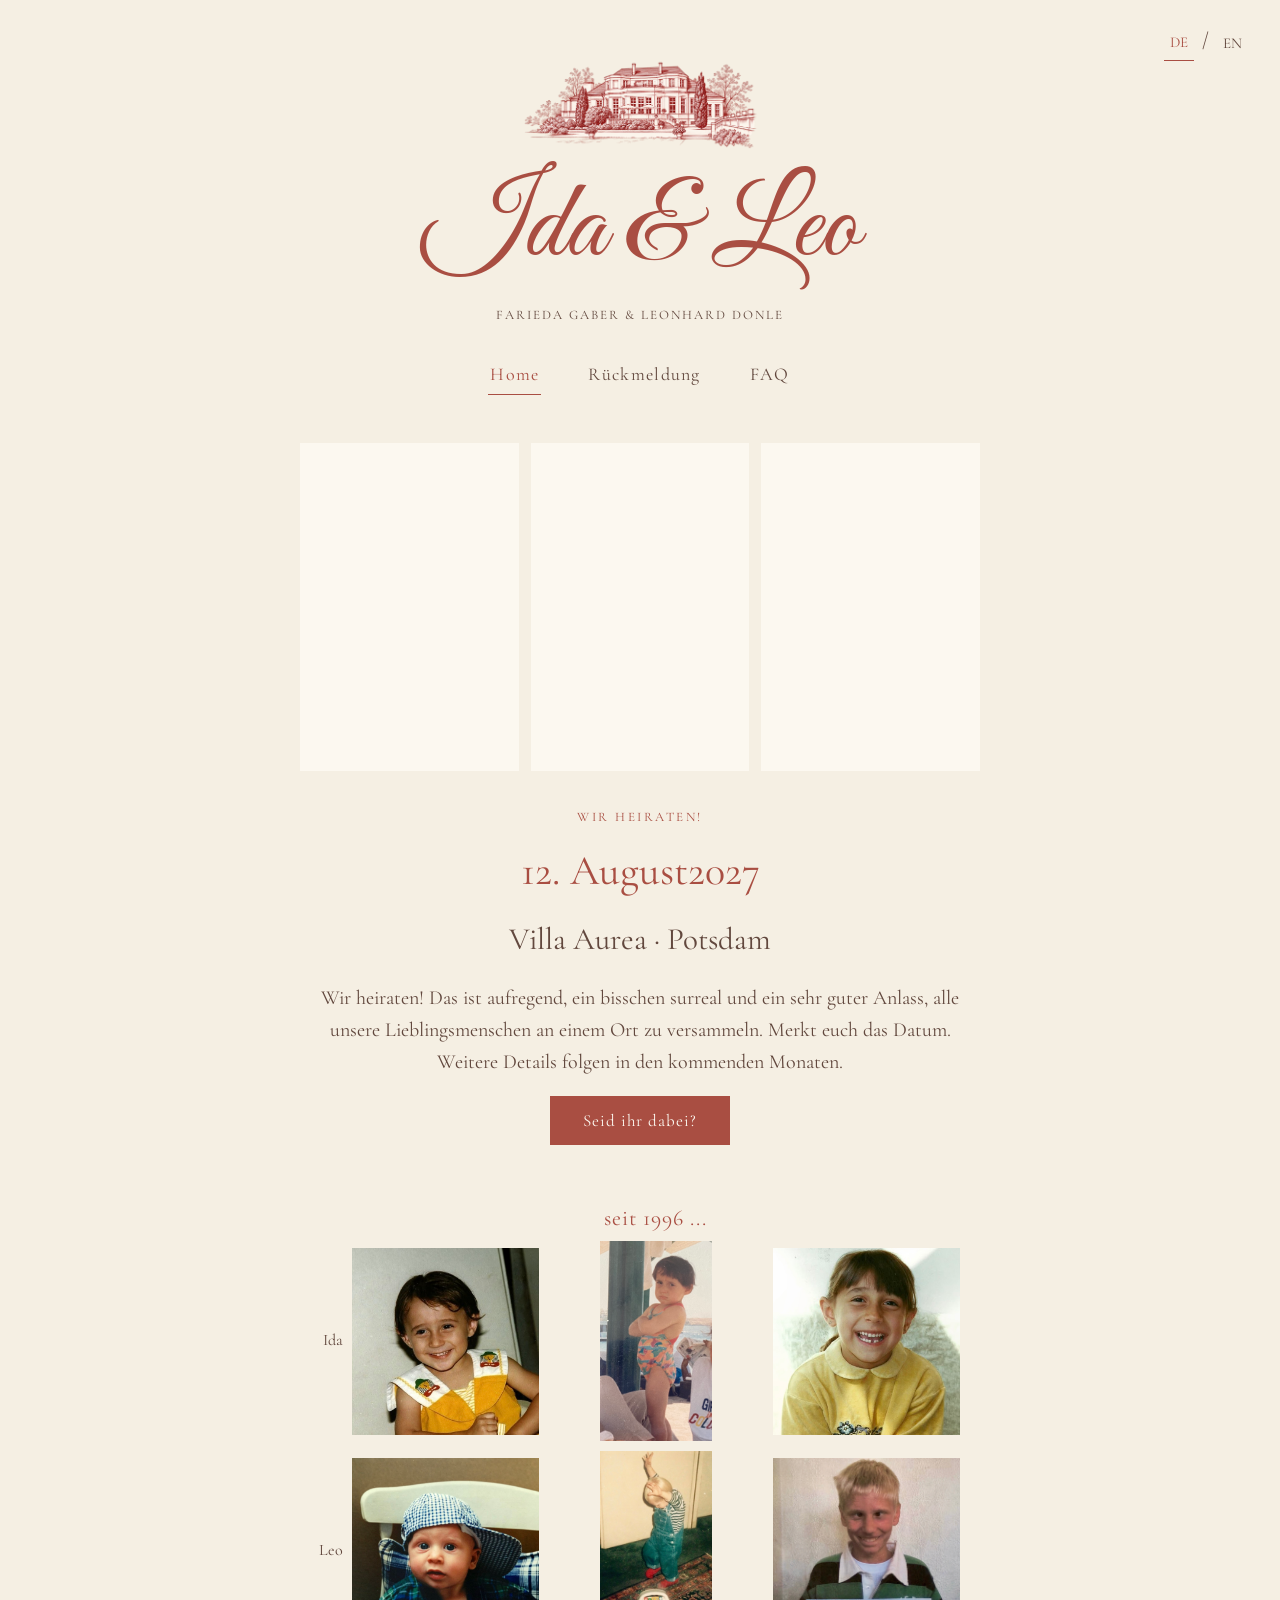
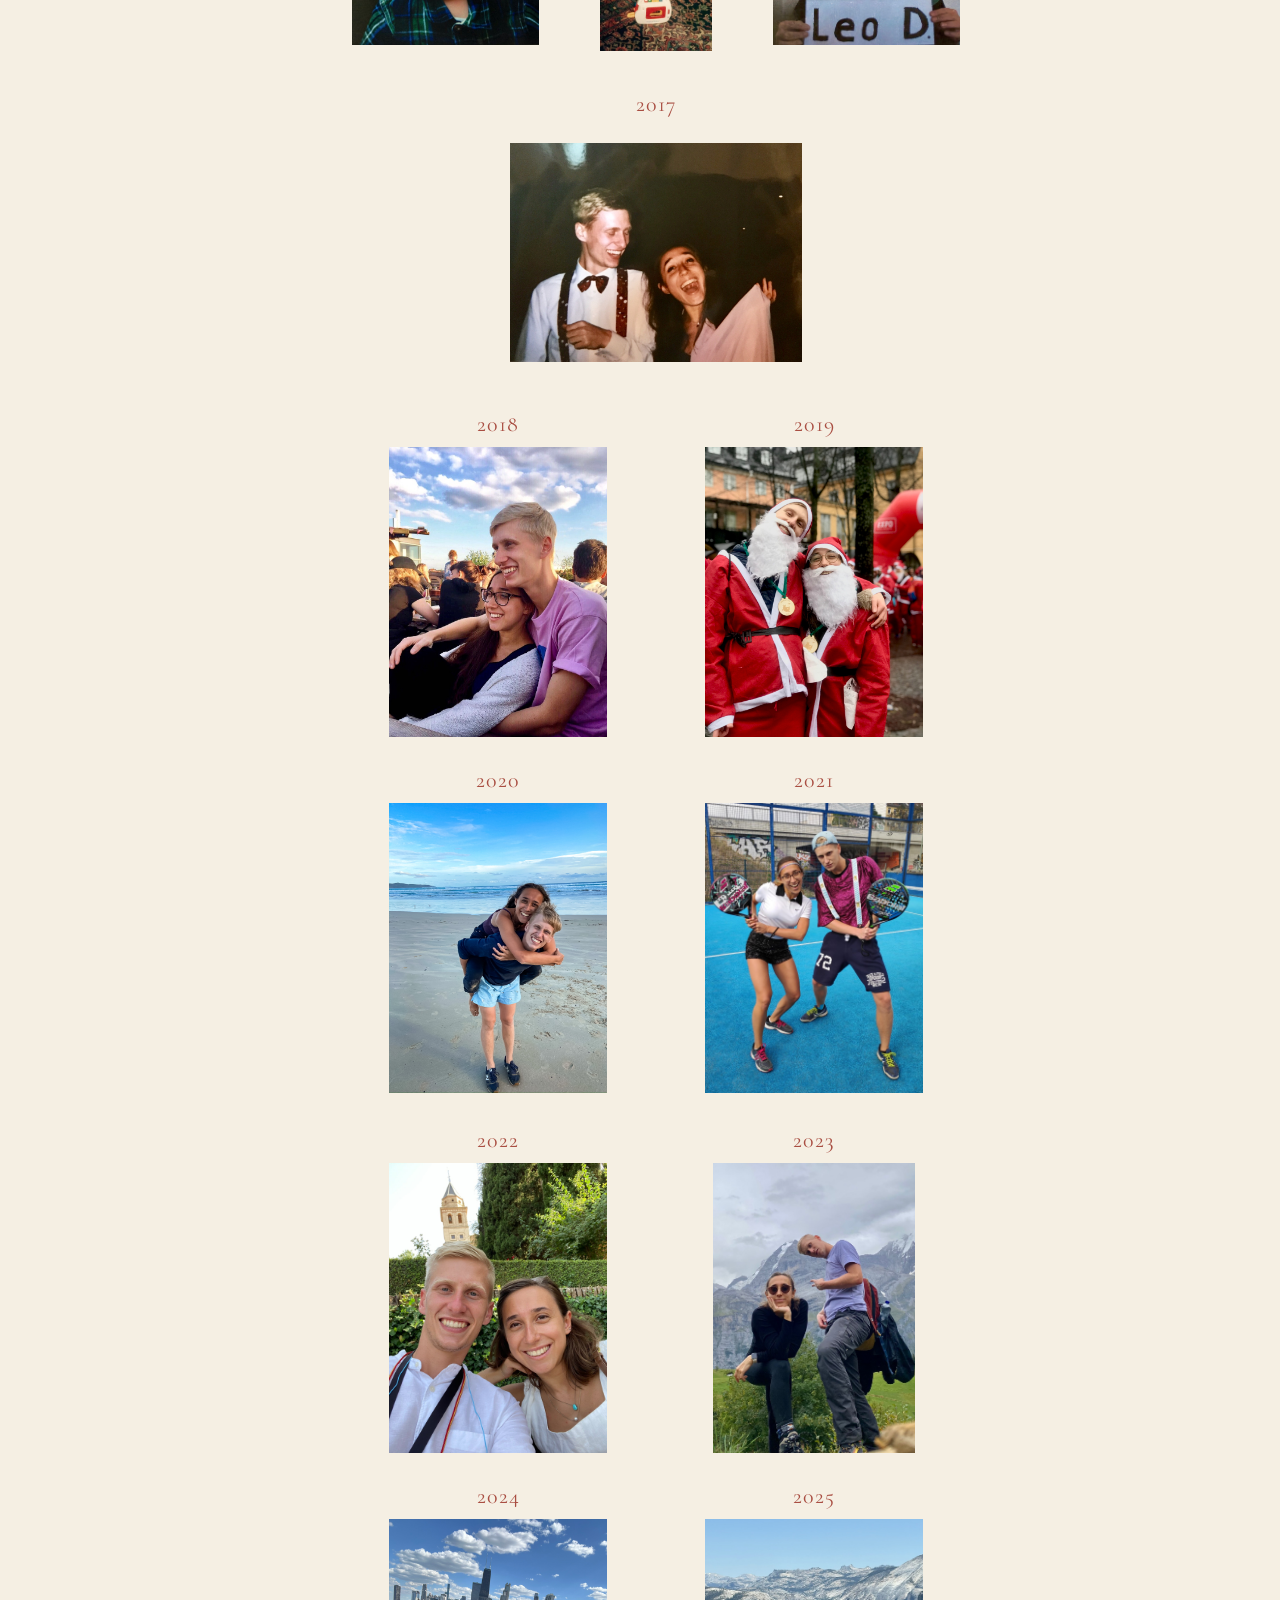
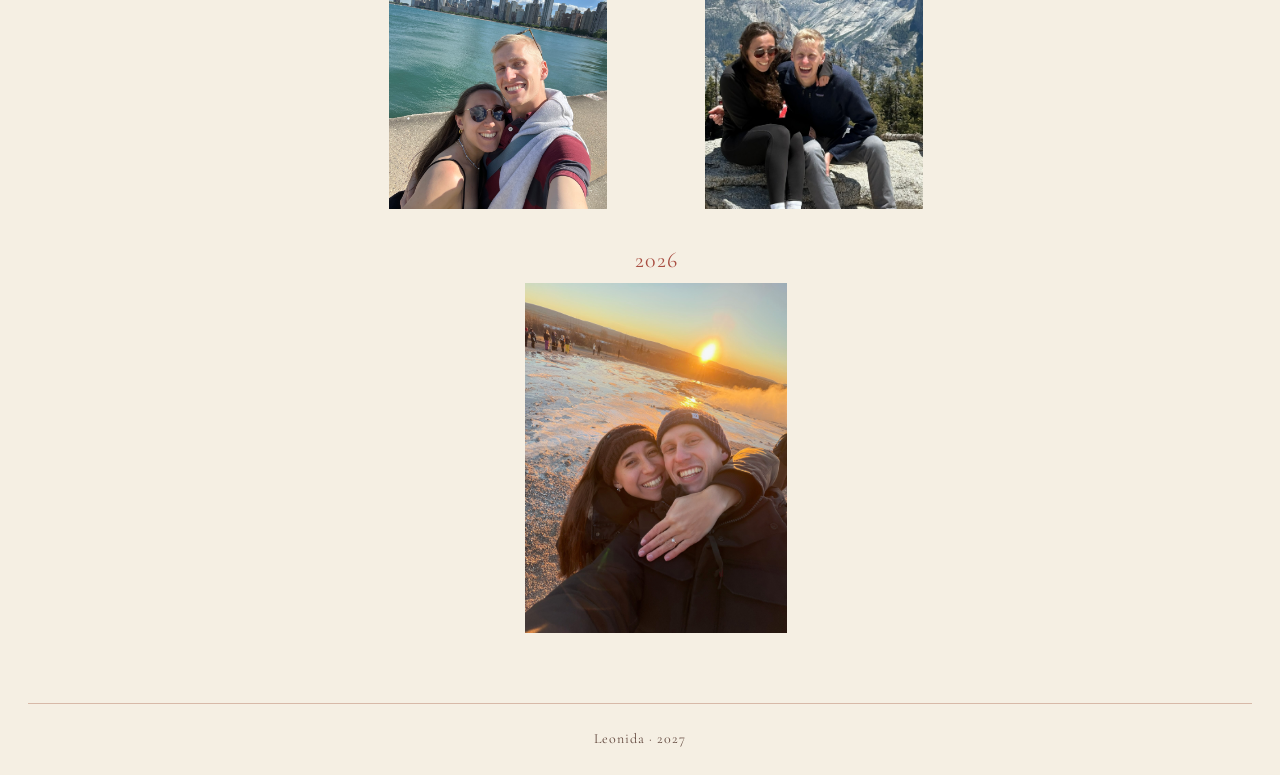
==== commit b45f7fe6: "Adjust naming of timeline" ====
--- a/site/index.html
+++ b/site/index.html
@@ -3,4 +3,4 @@
 <video autoplay muted playsinline loop disablepictureinpicture disableremoteplayback tabindex="-1" aria-hidden="true" width="304" height="456"><source src="assets/video_top_left.mp4" type="video/mp4"></video>
 <video autoplay muted playsinline loop disablepictureinpicture disableremoteplayback tabindex="-1" aria-hidden="true" width="304" height="456"><source src="assets/video_top_right.mp4" type="video/mp4"></video>
 <video autoplay muted playsinline loop disablepictureinpicture disableremoteplayback tabindex="-1" aria-hidden="true" width="304" height="456"><source src="assets/video_bottom_left.mp4" type="video/mp4"></video>
-</div><section class="intro"><p class="eyebrow" data-i18n="celebrate"></p><h2><span data-i18n="date"></span> <span data-year></span></h2><p class="date">Villa Aurea · Potsdam</p><p data-i18n="intro"></p><a class="button" href="rsvp.html" data-i18n="reply"></a></section><section class="timeline" aria-label="Unsere Geschichte" id="timeline"><ol class="timeline-childhood"><li class="timeline-pair"><h3>1996</h3><div class="photo-pair"><figure><img src="assets/F1.JPG" data-person="Ida" data-photo-year="1996" alt="Ida · 1996" width="400" height="320" loading="lazy" decoding="async"></figure><figure><img src="assets/L1.JPG" data-person="Leo" data-photo-year="1996" alt="Leo · 1996" width="400" height="320" loading="lazy" decoding="async"></figure></div></li><li class="timeline-pair"><h3>1997</h3><div class="photo-pair"><figure><img src="assets/F2.JPG" data-person="Ida" data-photo-year="1997" alt="Ida · 1997" width="400" height="320" loading="lazy" decoding="async"></figure><figure><img src="assets/L2.JPG" data-person="Leo" data-photo-year="1997" alt="Leo · 1997" width="400" height="320" loading="lazy" decoding="async"></figure></div></li><li class="timeline-pair"><h3>2003</h3><div class="photo-pair"><figure><img src="assets/F3.JPG" data-person="Ida" data-photo-year="2001" alt="Ida · 2001" width="400" height="320" loading="lazy" decoding="async"></figure><figure><img src="assets/L3.JPG" data-person="Leo" data-photo-year="2001" alt="Leo · 2001" width="400" height="320" loading="lazy" decoding="async"></figure></div></li><li class="timeline-start"><h3>2017</h3><figure><img src="assets/2017.JPG" data-photo-year="2017" alt="Ida &amp; Leo · 2017" width="400" height="320" loading="lazy" decoding="async"></figure><svg class="merge-lines" viewBox="0 0 100 100" preserveAspectRatio="none" aria-hidden="true"><path d="M0 0 L100 50 L0 100"/></svg></li></ol><ol class="timeline-row"><li class="timeline-together"><h3>2018</h3><figure><img src="assets/2018.JPG" data-photo-year="2018" alt="Ida &amp; Leo · 2018" width="400" height="320" loading="lazy" decoding="async"></figure></li><li class="timeline-together"><h3>2019</h3><figure><img src="assets/2019.JPG" data-photo-year="2019" alt="Ida &amp; Leo · 2019" width="400" height="320" loading="lazy" decoding="async"></figure></li><li class="timeline-together"><h3>2020</h3><figure><img src="assets/2020.JPG" data-photo-year="2020" alt="Ida &amp; Leo · 2020" width="400" height="320" loading="lazy" decoding="async"></figure></li><li class="timeline-together"><h3>2021</h3><figure><img src="assets/2021.JPG" data-photo-year="2021" alt="Ida &amp; Leo · 2021" width="400" height="320" loading="lazy" decoding="async"></figure></li></ol><ol class="timeline-row"><li class="timeline-together"><h3>2022</h3><figure><img src="assets/2022.JPG" data-photo-year="2022" alt="Ida &amp; Leo · 2022" width="400" height="320" loading="lazy" decoding="async"></figure></li><li class="timeline-together"><h3>2023</h3><figure><img src="assets/2023.JPG" data-photo-year="2023" alt="Ida &amp; Leo · 2023" width="400" height="320" loading="lazy" decoding="async"></figure></li><li class="timeline-together"><h3>2024</h3><figure><img src="assets/2024.JPG" data-photo-year="2024" alt="Ida &amp; Leo · 2024" width="400" height="320" loading="lazy" decoding="async"></figure></li><li class="timeline-together"><h3>2025</h3><figure><img src="assets/2025.JPG" data-photo-year="2025" alt="Ida &amp; Leo · 2025" width="400" height="320" loading="lazy" decoding="async"></figure></li></ol><ol class="timeline-finale"><li><h3>2026</h3><figure><img src="assets/2026.JPG" data-photo-year="2026" alt="Ida &amp; Leo · 2026" width="400" height="320" loading="lazy" decoding="async"></figure></li></ol></section></main><footer><span data-i18n="footer"></span> · <span data-year></span></footer><noscript>Please enable JavaScript to view the website and RSVP. Bitte JavaScript aktivieren.</noscript></body></html>
+</div><section class="intro"><p class="eyebrow" data-i18n="celebrate"></p><h2><span data-i18n="date"></span><span data-year></span></h2><p class="date">Villa Aurea · Potsdam</p><p data-i18n="intro"></p><a class="button" href="rsvp.html" data-i18n="reply"></a></section><section class="timeline" aria-label="Unsere Geschichte" id="timeline"><ol class="timeline-childhood"><li class="timeline-pair"><h3>&nbsp</h3><div class="photo-pair"><figure><img src="assets/F1.JPG" data-person="Ida" data-photo-year="1996" alt="Ida · 1996" width="400" height="320" loading="lazy" decoding="async"></figure><figure><img src="assets/L1.JPG" data-person="Leo" data-photo-year="1996" alt="Leo · 1996" width="400" height="320" loading="lazy" decoding="async"></figure></div></li><li class="timeline-pair"><h3><span data-i18n="photodate"></span></h3><div class="photo-pair"><figure><img src="assets/F2.JPG" data-person="Ida" data-photo-year="1997" alt="Ida · 1997" width="400" height="320" loading="lazy" decoding="async"></figure><figure><img src="assets/L2.JPG" data-person="Leo" data-photo-year="1997" alt="Leo · 1997" width="400" height="320" loading="lazy" decoding="async"></figure></div></li><li class="timeline-pair"><h3>&nbsp</h3><div class="photo-pair"><figure><img src="assets/F3.JPG" data-person="Ida" data-photo-year="2001" alt="Ida · 2001" width="400" height="320" loading="lazy" decoding="async"></figure><figure><img src="assets/L3.JPG" data-person="Leo" data-photo-year="2001" alt="Leo · 2001" width="400" height="320" loading="lazy" decoding="async"></figure></div></li><li class="timeline-start"><h3>2017</h3><figure><img src="assets/2017.JPG" data-photo-year="2017" alt="Ida &amp; Leo · 2017" width="400" height="320" loading="lazy" decoding="async"></figure><svg class="merge-lines" viewBox="0 0 100 100" preserveAspectRatio="none" aria-hidden="true"><path d="M0 0 L100 50 L0 100"/></svg></li></ol><ol class="timeline-row"><li class="timeline-together"><h3>2018</h3><figure><img src="assets/2018.JPG" data-photo-year="2018" alt="Ida &amp; Leo · 2018" width="400" height="320" loading="lazy" decoding="async"></figure></li><li class="timeline-together"><h3>2019</h3><figure><img src="assets/2019.JPG" data-photo-year="2019" alt="Ida &amp; Leo · 2019" width="400" height="320" loading="lazy" decoding="async"></figure></li><li class="timeline-together"><h3>2020</h3><figure><img src="assets/2020.JPG" data-photo-year="2020" alt="Ida &amp; Leo · 2020" width="400" height="320" loading="lazy" decoding="async"></figure></li><li class="timeline-together"><h3>2021</h3><figure><img src="assets/2021.JPG" data-photo-year="2021" alt="Ida &amp; Leo · 2021" width="400" height="320" loading="lazy" decoding="async"></figure></li></ol><ol class="timeline-row"><li class="timeline-together"><h3>2022</h3><figure><img src="assets/2022.JPG" data-photo-year="2022" alt="Ida &amp; Leo · 2022" width="400" height="320" loading="lazy" decoding="async"></figure></li><li class="timeline-together"><h3>2023</h3><figure><img src="assets/2023.JPG" data-photo-year="2023" alt="Ida &amp; Leo · 2023" width="400" height="320" loading="lazy" decoding="async"></figure></li><li class="timeline-together"><h3>2024</h3><figure><img src="assets/2024.JPG" data-photo-year="2024" alt="Ida &amp; Leo · 2024" width="400" height="320" loading="lazy" decoding="async"></figure></li><li class="timeline-together"><h3>2025</h3><figure><img src="assets/2025.JPG" data-photo-year="2025" alt="Ida &amp; Leo · 2025" width="400" height="320" loading="lazy" decoding="async"></figure></li></ol><ol class="timeline-finale"><li><h3>2026</h3><figure><img src="assets/2026.JPG" data-photo-year="2026" alt="Ida &amp; Leo · 2026" width="400" height="320" loading="lazy" decoding="async"></figure></li></ol></section></main><footer><span data-i18n="footer"></span> · <span data-year></span></footer><noscript>Please enable JavaScript to view the website and RSVP. Bitte JavaScript aktivieren.</noscript></body></html>
